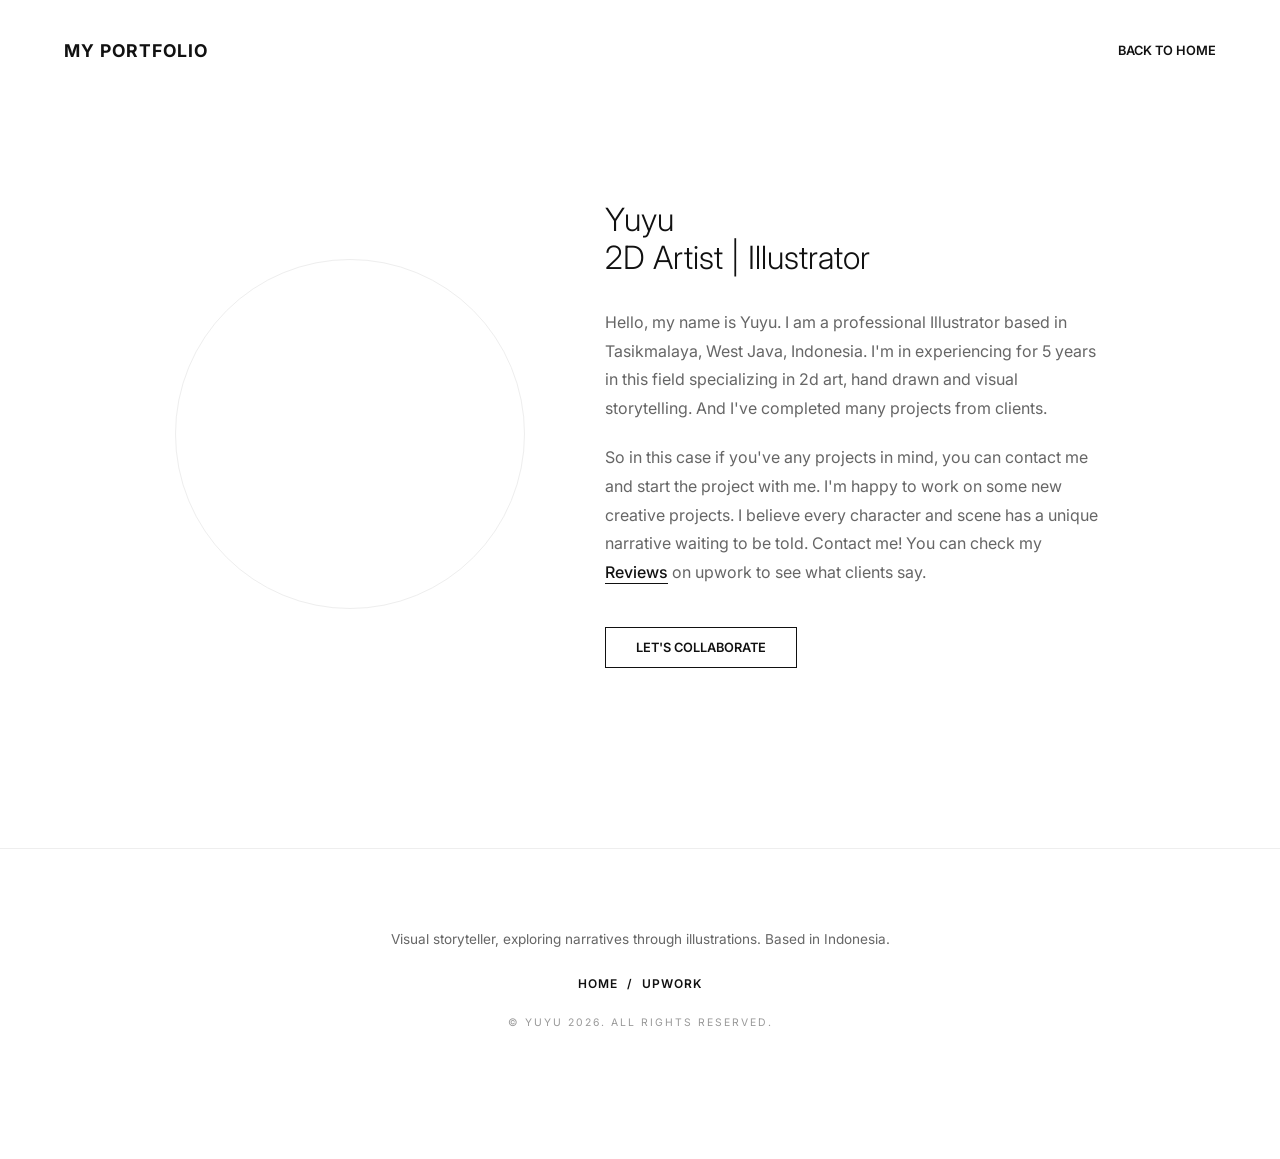
==== about.html @ c6c83387 "Update about.html" ====
<!DOCTYPE html>
<html lang="id">
<head>
    <meta charset="UTF-8">
    <meta name="viewport" content="width=device-width, initial-scale=1.0">
    <title>About | Yuyu</title>
    <link rel="stylesheet" href="style.css">
    <link rel="stylesheet" href="about.css">
    <link rel="icon" href="images/logo.png">
</head>
<body class="about-page">

    <nav>
        <div class="logo"><a href="/home" style="text-decoration:none; color:inherit;">MY PORTFOLIO</a></div>
        <a href="/home" class="nav-link">Back to Home</a>
    </nav>

    <main class="about-container">
        <div class="about-image">
            <img src="Profile2.png" alt="Your Name">
        </div>
        <div class="about-content">
            <h1>Yuyu<br>2D Artist | Illustrator</h1>
            <p>Hello, my name is Yuyu. I am a professional Illustrator based in Tasikmalaya, West Java, Indonesia. I'm in experiencing for 5 years in this field specializing in 2d art, hand drawn and 
                visual storytelling. And I've completed many projects from clients.</p>
            <p>So in this case if you've any projects in mind, you can contact me and start the project with me. I'm happy to work on some new creative projects. I believe every character and scene has a unique narrative waiting to be told. Contact me! You can check my <a href="#" id="openModal" class="testimonial-link">Reviews</a> on upwork to see what clients say.</p>

<div id="testimonialModal" class="modal">
    <span class="close-modal">&times;</span>
    <div class="modal-carousel">
        <img src="Testi 1.JPG" alt="Testimonial 1">
        <img src="Testi 2.JPG" alt="Testimonial 2">
        <img src="Testi 3.JPG" alt="Testimonial 3">
        <img src="Testi 4.JPG" alt="Testimonial 4">
        <img src="Testi 5.JPG" alt="Testimonial 5">
        <img src="Testi 6.JPG" alt="Testimonial 6">
        <img src="Testi 7.JPG" alt="Testimonial 7">
    </div>
</div>
            <div class="cta-links">
                <a href="https://www.upwork.com/freelancers/yuyusaga" class="email-btn">Let's Collaborate</a>
            </div>
        </div>
    </main>

    <footer class="footer-final">
        <div class="footer-container">
          <p class="about-desc">Visual storyteller, exploring narratives through illustrations. Based in Indonesia.</p>
        
          <div class="social-links">
            <a href="index.html">Home</a> / <a href="https://www.upwork.com/freelancers/yuyusaga">Upwork</a>
          </div>
            
          <p class="copyright">&copy; Yuyu 2026. All rights reserved.</p>
        </div>
    </footer>

<script>
    const modal = document.getElementById("testimonialModal");
    const openBtn = document.getElementById("openModal");
    const closeBtn = document.querySelector(".close-modal");
    const carousel = document.querySelector(".modal-carousel");

    // Buka Modal
    openBtn.onclick = function(e) {
        e.preventDefault();
        modal.classList.add("active");
    }

    // Fungsi Tutup
    const closeModal = () => {
        modal.classList.remove("active");
    }

    closeBtn.onclick = closeModal;

    // KUNCI: Klik dimana saja di area hitam untuk menutup
    modal.onclick = function(event) {
        // Jika yang diklik adalah background modal atau container carousel (bukan gambarnya)
        if (event.target === modal || event.target === carousel) {
            closeModal();
        }
    }
</script>


</body>
</html>
---- style.css ----
@import url('https://fonts.googleapis.com/css2?family=Inter:wght@300;400;600&display=swap');

* { box-sizing: border-box; margin: 0; padding: 0; }
body { font-family: 'Inter', sans-serif; background: #fff; color: #111; padding-bottom: 50px; }

/* Navigasi */
nav { padding: 40px 5%; display: flex; justify-content: space-between; align-items: center; }
.logo { font-weight: 700; font-size: 1.1rem; letter-spacing: 1px; }
.nav-link { color: #111; text-decoration: none; font-size: 0.8rem; font-weight: 600; text-transform: uppercase; }

/* Header Visual Storyteller */
.main-title { padding: 40px 0; text-align: center; }
.main-title h1 { font-size: 1.2rem; font-weight: 300; letter-spacing: 6px; text-transform: uppercase; }

/* Filter Minimalis */
.filter-buttons { text-align: center; margin-bottom: 50px; }
.filter-buttons button { background: transparent; border: none; padding: 0 15px; cursor: pointer; font-size: 0.8rem; color: #999; transition: color 0.3s; text-transform: uppercase; }
.filter-buttons button:hover { color: #111; }

/* Galeri */
.gallery { column-count: 3; column-gap: 30px; padding: 0 5%; }
.art-item { margin-bottom: 30px; break-inside: avoid; cursor: pointer; }
.art-item img { width: 100%; display: block; border-radius: 4px; transition: opacity 0.3s; }
.art-item:hover img { opacity: 0.7; }


/* Footer Rata Tengah - Tanpa Kompromi */
.footer-final {
    width: 100%;
    display: flex;            /* Mengaktifkan flex */
    justify-content: center;  /* Mengatur posisi ke tengah horizontal */
    padding: 80px 20px;
    border-top: 1px solid #eee;
    margin-top: 80px;
}

.footer-container {
    display: flex;
    flex-direction: column;   /* Menyusun konten ke bawah */
    align-items: center;      /* Memaksa konten di tengah */
    text-align: center;       /* Memastikan teks rata tengah */
    max-width: 500px;         /* Batas lebar agar tidak terlalu lebar */
    width: 100%;
}


.about-desc {
    font-size: 0.85rem;
    color: #666;
    margin-bottom: 25px;
    line-height: 1.6;
}

.social-links {
    margin-bottom: 25px;
    font-size: 0.75rem;
    font-weight: 600;
    text-transform: uppercase;
    letter-spacing: 1px;
}

.social-links a {
    color: #111;
    text-decoration: none;
    margin: 0 5px;
}

.copyright {
    font-size: 0.65rem;
    color: #999;
    text-transform: uppercase;
    letter-spacing: 2px;
}

/* Styling Lightbox - Versi Maksimal */
.lightbox {
    display: none; 
    position: fixed; 
    z-index: 99999; 
    top: 0; 
    left: 0; 
    width: 100vw; 
    height: 100vh; 
    background-color: rgba(0, 0, 0, 0.98); /* Sedikit lebih gelap/pekat */
    flex-direction: column; 
    align-items: center;    
    justify-content: center; 
    cursor: zoom-out;
}

.lightbox.show {
    display: flex;
}


/* Caption super minimalis */
#caption {
    margin-top: 10px;
    color: #fff;
    font-size: 0.75rem; /* Lebih kecil dan tidak mengganggu */
    font-weight: 300;
    text-transform: uppercase;
    letter-spacing: 2px;
    text-align: center;
    opacity: 0.7; /* Sedikit transparan agar lebih elegan */
}

.close {
    position: absolute;
    top: 20px;
    right: 20px;
    color: #fff;
    font-size: 35px;
    cursor: pointer;
    z-index: 100000;
    /* Memberi background samar agar tetap terlihat jika gambar putih */
    background: rgba(0,0,0,0.3);
    padding: 0 10px;
    border-radius: 5px;
}



/* 1. DESKTOP (Default - 3 Kolom) */
.gallery {
    column-count: 3;
    column-gap: 30px;
    padding: 0 5%;
}


/* 2. TABLET / IPAD (2 Kolom) */
/* Berlaku untuk layar di bawah 1024px sampai 601px */
@media (max-width: 1024px) {
    .gallery {
        column-count: 2;
        padding: 0 40px;
    }
}

/* 3. MOBILE / HP (1 Kolom) */
/* Berlaku untuk layar di bawah 600px */
@media (max-width: 600px) {
    .gallery {
        column-count: 1 !important;
        padding: 0 20px !important;
    }
}

/* --- KEMBALIKAN LIGHTBOX KE SETTING STABIL --- */

.lightbox {
    display: none; 
    position: fixed; 
    z-index: 99999; 
    top: 0; left: 0; 
    width: 100vw; 
    height: 100vh; 
    background-color: #000; /* Hitam pekat */
    flex-direction: column; 
    align-items: center;    
    justify-content: center; 
    cursor: zoom-out;
}

/* Gambar & Video: Penuhi layar tapi beri ruang sedikit untuk teks di bawah */
.lightbox-content, #full-image, #video-player {
    width: auto;
    max-width: 96vw;     /* Mentok kiri kanan sisain dikit */
    max-height: 82vh;    /* Beri ruang di bawah (18vh) agar teks tidak tenggelam */
    margin: 0 auto;
    display: block;
    object-fit: contain;
    border: none !important;
    border-radius: 0 !important;
}

/* Caption: Kembali ke posisi normal di bawah gambar */
#caption {
    margin-top: 20px;    /* Jarak dari gambar ke teks */
    color: #fff;
    font-size: 0.75rem; 
    font-weight: 300;
    text-transform: uppercase;
    letter-spacing: 2px;
    text-align: center;
    width: 90%;
    opacity: 0.8;
}



/* Supaya gambar/video tidak ikut ter-klik tutup */
.lightbox-content {
    cursor: default; 
}


/* VIDEO PLAYER */
#video-player {
    display: none;
    width: 90vw;
    max-width: 800px;
    aspect-ratio: 16 / 9; /* Standar YouTube */
    border: none;
    box-shadow: 0 0 20px rgba(0,0,0,0.5);
}

/* GAMBAR DI LIGHTBOX */
#full-image {
    display: none;
    max-width: 85%;
    max-height: 80%;
    object-fit: contain;
}

/* TOMBOL TUTUP */
.close {
    position: absolute;
    top: 20px;
    right: 35px;
    color: #fff;
    font-size: 40px;
    cursor: pointer;
    z-index: 10001;
}

#caption {
    color: #ccc;
    margin-top: 15px;
    text-align: center;
}

/* --- CSS UNTUK LOGO PLAY PADA VIDEO --- */

/* Buat wadah gambarnya menjadi referensi posisi */
.video-thumbnail {
    position: relative;
    cursor: pointer;
    overflow: hidden;
    border-radius: 8px; /* Biar ujungnya sedikit tumpul seperti gambar sebelahnya */
}

/* Gambar asli (monyet) */
.video-thumbnail img {
    display: block;
    width: 100%;
    height: auto;
    transition: transform 0.3s ease; /* Untuk efek hover nanti */
}

/* Buat lapisan bayangan gelap (overlay) di atas gambar agar logo terlihat jelas */
.video-thumbnail::before {
    content: '';
    position: absolute;
    top: 0; left: 0;
    width: 100%; height: 100%;
    background: rgba(0, 0, 0, 0.3); /* Bayangan hitam tipis */
    opacity: 0;
    transition: opacity 0.3s ease;
    z-index: 1;
}

/* Tampilkan bayangan saat pointer mouse mendekat (hover) */
.video-thumbnail:hover::before {
    opacity: 1;
}

/* Buat Segitiga Logo Play Menggunakan Trik CSS Border */
.video-thumbnail::after {
    content: '';
    position: absolute;
    top: 50%; left: 50%;
    transform: translate(-50%, -50%); /* Pastikan benar-benar di tengah */
    
    /* Ukuran Segitiga */
    width: 0; height: 0;
    border-style: solid;
    border-width: 25px 0 25px 40px; /* Atas, Kanan, Bawah, Kiri */
    border-color: transparent transparent transparent rgba(255, 255, 255, 0.9); /* Segitiga Putih */
    
    opacity: 0.8; /* Sedikit transparan */
    transition: all 0.3s ease;
    z-index: 2;
    filter: drop-shadow(0 4px 8px rgba(0,0,0,0.5)); /* Beri sedikit bayangan agar timbul */
}

/* Efek saat pointer mouse mendekat (hover): Logo membesar sedikit */
.video-thumbnail:hover::after {
    opacity: 1;
    transform: translate(-50%, -50%) scale(1.1);
}

/* Efek zoom tipis pada gambarnya saat di-hover */
.video-thumbnail:hover img {
    transform: scale(1.03);
}

/* --- PENGATURAN TEKS DESKRIPSI (WORK DI SEMUA DEVICE) --- */

.filter-desc-container {
    text-align: center;
    max-width: 800px; /* Batas lebar agar teks tidak terlalu panjang ke samping di iPad */
    margin: 30px auto 50px auto; 
    padding: 0 30px; /* Tambah padding agar tidak nempel ke pinggir layar iPad */
    display: none; /* Default sembunyi, muncul via JS */
}

.filter-desc-container p {
    font-size: 1rem;           /* Ukuran standar yang pas untuk iPad */
    color: #444;               /* Warna abu gelap yang bersih */
    line-height: 1.8;          /* Jarak antar baris agar nyaman dibaca */
    font-weight: 300;          /* Gaya minimalis */
    letter-spacing: 0.5px;
    font-style: italic;        /* Memberi kesan profesional */
    font-family: inherit;      /* Memastikan font sama dengan nav/header */
}

/* Khusus untuk tampilan Handphone (Layar Kecil) */
@media (max-width: 600px) {
    .filter-desc-container p {
        font-size: 0.85rem;    /* Sedikit lebih kecil di HP agar pas */
        line-height: 1.6;
    }
    .filter-desc-container {
        margin: 20px auto 30px auto;
    }
}
---- about.css ----
/* about.css - Hanya untuk halaman profil */

.about-container { 
    display: flex; 
    align-items: center; 
    justify-content: center; 
    gap: 80px; 
    padding: 100px 10%; 
    min-height: 70vh;
}

.about-image { flex: 1; max-width: 400px; }
.about-image img { width: 100%; border-radius: 4px; display: block; }
.about-content { flex: 1; max-width: 500px; }
.about-content h1 { font-size: 2rem; font-weight: 300; margin-bottom: 30px; line-height: 1.2; }
.about-content p { font-size: 1rem; color: #666; line-height: 1.8; margin-bottom: 20px; }


.email-btn { 
    display: inline-block; 
    margin-top: 20px; 
    padding: 12px 30px; 
    border: 1px solid #111; 
    color: #111; 
    text-decoration: none; 
    font-size: 0.8rem; 
    font-weight: 600; 
    text-transform: uppercase; 
    transition: 0.3s;
}
.email-btn:hover { background: #111; color: #fff; }


/* Modal Overlay */
.modal {
    display: none; /* Sembunyi secara default */
    position: fixed;
    z-index: 1000;
    left: 0; top: 0;
    width: 100%; height: 100%;
    background-color: rgba(0,0,0,0.9);
    align-items: center;
    justify-content: center;
}

.modal.active { display: flex; }

/* Carousel/Images */
.modal-carousel {
    display: flex;
    overflow-x: auto; /* Bisa digeser kiri-kanan */
    gap: 20px;
    padding: 20px;
    max-width: 90%;
}

.modal-carousel img {
    max-height: 80vh;
    border-radius: 8px;
    object-fit: contain;
}

/* Tombol X */
.close-modal {
    position: absolute;
    top: 20px; right: 30px;
    color: #fff;
    font-size: 40px;
    cursor: pointer;
}

/* Update pada bagian ini di about.css */
.modal-carousel {
    display: flex;
    overflow-x: auto; 
    gap: 20px;
    padding: 20px;
    max-width: 90%;
    
    /* INI KUNCI AGAR RASANYA SEPERTI CAROUSEL */
    scroll-snap-type: x mandatory; 
    -webkit-overflow-scrolling: touch; /* Kelancaran di iOS/iPhone */
    scrollbar-width: none; /* Menghilangkan scrollbar biar bersih */
}

/* Sembunyikan scrollbar di Chrome/Safari */
.modal-carousel::-webkit-scrollbar { display: none; }

.modal-carousel img {
    max-height: 80vh;
    border-radius: 8px;
    object-fit: contain;
    
    /* Setiap gambar akan 'snap' ke tengah saat di-scroll */
    scroll-snap-align: center; 
}

.testimonial-link {
    color: #111 !important;         /* Memaksa warna jadi hitam */
    text-decoration: none !important; /* Memaksa hilangkan garis bawah default */
    border-bottom: 1px solid #111;  /* Garis bawah custom */
    padding-bottom: 1px;
    font-weight: 500;
    transition: opacity 0.3s ease;
}

.testimonial-link:hover {
    opacity: 0.5 !important;
    cursor: pointer;
}

/* Responsive khusus About */
@media (max-width: 900px) {
    .about-container { flex-direction: column; text-align: center; gap: 40px; padding: 50px 5%; }
    .about-content { max-width: 100%; }
}

/* Update agar foto profil bulat sempurna */
.about-image { 
    flex: 1; 
    max-width: 350px; /* Ukuran bisa kamu sesuaikan */
}

.about-image img { 
    width: 100%; 
    aspect-ratio: 1 / 1;    /* Memaksa gambar jadi kotak 1:1 */
    object-fit: cover;      /* Memastikan gambar tidak gepeng saat jadi kotak */
    border-radius: 50%;     /* Membuat gambar jadi bulat */
    display: block; 
    border: 1px solid #eee; /* Opsional: garis tipis agar terlihat rapi */
}


@media (max-width: 900px) {
    .about-container { 
        flex-direction: column; 
        text-align: center; 
        gap: 40px; 
        padding: 50px 5%; 
    }

    /* Tambahkan ini agar bulatan foto ada di tengah */
    .about-image {
        margin: 0 auto; 
        max-width: 250px; /* Ukuran lebih pas untuk layar HP */
    }

    .about-content { max-width: 100%; }
}

/* --- MODAL TESTIMONIAL FINAL (HP & IPAD) --- */
.modal {
    display: none;
    position: fixed;
    z-index: 10000;
    left: 0; top: 0;
    width: 100%; 
    height: 100%;
    background-color: rgba(0,0,0,0.95);
    align-items: center;
    justify-content: center;
    /* Mencegah seluruh halaman ikut geser saat carousel di-swipe */
    touch-action: none; 
}

.modal.active { 
    display: flex; 
}

.modal-carousel {
    display: flex;
    overflow-x: auto;
    gap: 20px;           /* Jarak antar gambar */
    padding: 0 50px;     /* Memberi ruang di kiri-kanan agar gambar berikutnya mengintip */
    width: 100%;
    scroll-snap-type: x mandatory;
    scrollbar-width: none; 
    -webkit-overflow-scrolling: touch;
    align-items: center;
}

/* 1. ATURAN UNTUK HP (Layar Kecil) */
.modal-carousel img {
    width: 70vw;           /* Di HP, kita buat lebih ramping agar sampingnya kelihatan */
    aspect-ratio: 1 / 1;
    object-fit: contain;
    background: #ffffff;
    padding: 10px;
    flex-shrink: 0;
    scroll-snap-align: center;
    border-radius: 15px;
    box-shadow: 0 10px 20px rgba(0,0,0,0.3);
}

/* 2. KHUSUS UNTUK IPAD & LAYAR LEBAR (Tablet) */
@media screen and (min-width: 768px) {
    .modal-carousel img {
        width: 450px;      /* Di iPad, pakai ukuran pixel tetap agar teks besar */
        /* Kita tidak pakai 'vw' di iPad supaya 'intipan' sampingnya konsisten */
    }
}

/* 3. JARAK ANTAR KOTAK */
.modal-carousel {
    display: flex;
    gap: 15px;             /* Jarak antar kotak */
    overflow-x: auto;
    scroll-snap-type: x mandatory;
    padding: 20px 15px;    /* Padding samping agar kotak pertama tidak nempel tembok */
    -webkit-overflow-scrolling: touch;
}


/* 4. JARAK ANTAR GAMBAR */
.modal-carousel {
    display: flex;
    gap: 15px;             /* Beri jarak antar kotak agar terlihat terpisah saat mengintip */
    overflow-x: auto;
    scroll-snap-type: x mandatory;
    padding: 20px;         /* Ruang agar bayangan (shadow) tidak terpotong */
}





.modal-carousel::-webkit-scrollbar { display: none; }


/* Tombol Tutup di HP */
.close-modal {
    position: absolute;
    top: 20px; 
    right: 25px;
    color: #fff;
    font-size: 35px;
    cursor: pointer;
    z-index: 10001;
}

.modal {
    /* ... kode lainnya tetap ... */
    cursor: zoom-out; /* Memberi tanda visual bisa diklik untuk keluar */
}

.modal-carousel img {
    /* ... kode lainnya tetap ... */
    cursor: default; /* Saat di atas gambar, kursor kembali normal agar tidak bingung */
}

/* Opsional: Sembunyikan tombol X jika kamu ingin benar-benar bersih */
.close-modal {
    opacity: 0.5; /* Buat agak samar agar tidak mengganggu karya */
    transition: 0.3s;
}
.close-modal:hover {
    opacity: 1;
}
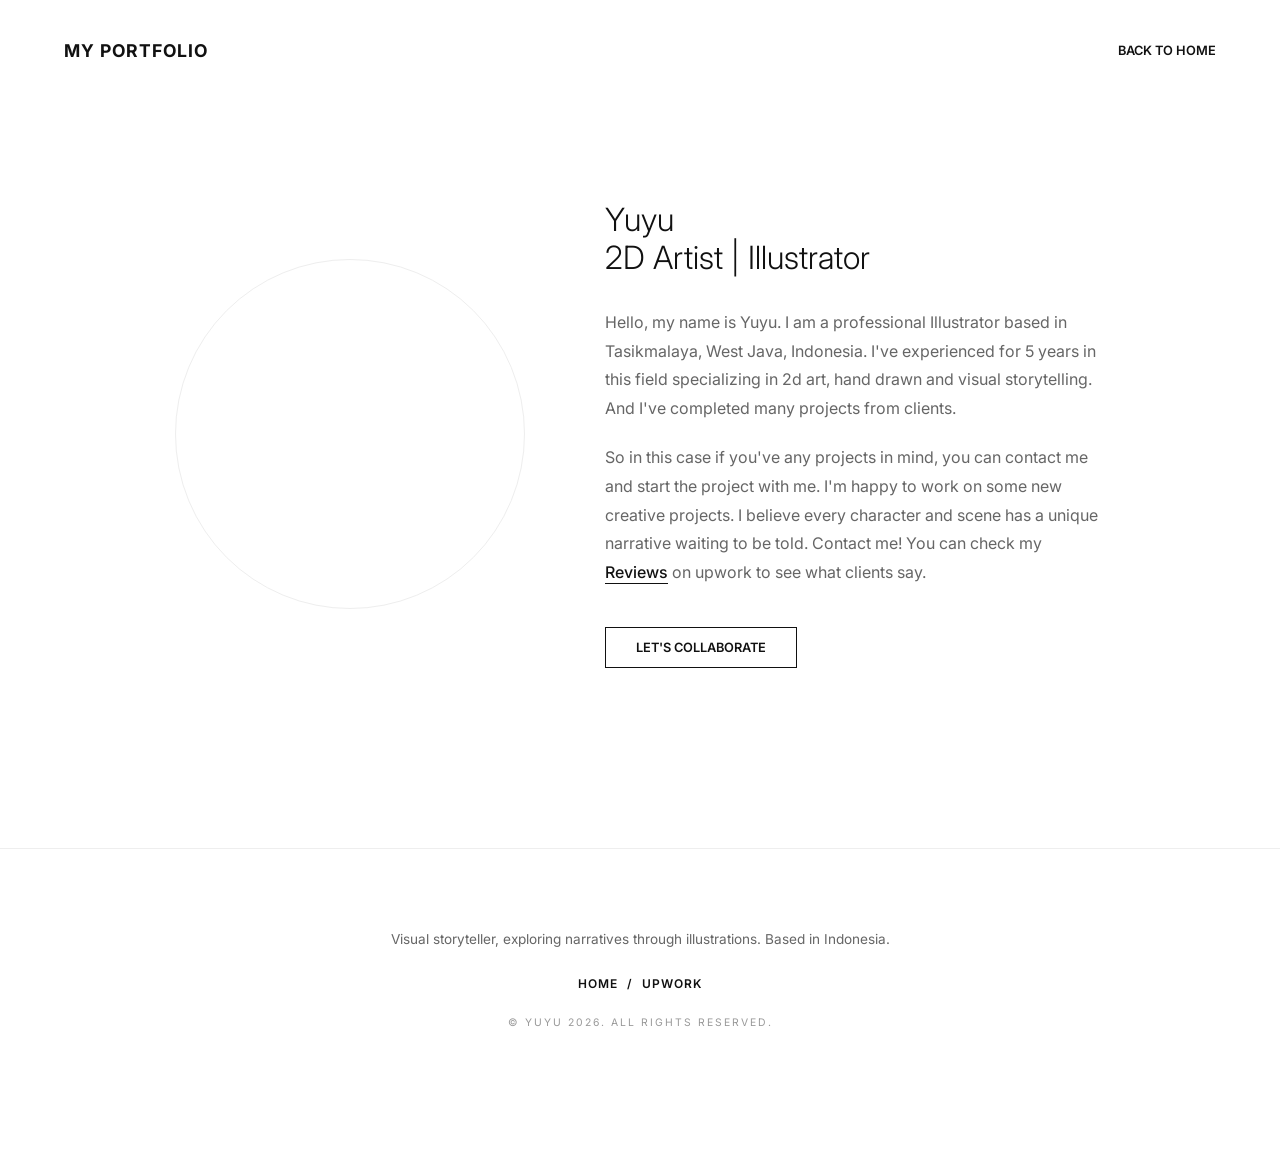
==== commit 03e73678: "Update about.html" ====
--- a/about.html
+++ b/about.html
@@ -11,8 +11,8 @@
 <body class="about-page">
 
     <nav>
-        <div class="logo"><a href="/home" style="text-decoration:none; color:inherit;">MY PORTFOLIO</a></div>
-        <a href="/home" class="nav-link">Back to Home</a>
+        <div class="logo"><a href="/" style="text-decoration:none; color:inherit;">MY PORTFOLIO</a></div>
+        <a href="/" class="nav-link">Back to Home</a>
     </nav>
 
     <main class="about-container">
@@ -21,7 +21,7 @@
         </div>
         <div class="about-content">
             <h1>Yuyu<br>2D Artist | Illustrator</h1>
-            <p>Hello, my name is Yuyu. I am a professional Illustrator based in Tasikmalaya, West Java, Indonesia. I'm in experiencing for 5 years in this field specializing in 2d art, hand drawn and 
+            <p>Hello, my name is Yuyu. I am a professional Illustrator based in Tasikmalaya, West Java, Indonesia. I've experienced for 5 years in this field specializing in 2d art, hand drawn and 
                 visual storytelling. And I've completed many projects from clients.</p>
             <p>So in this case if you've any projects in mind, you can contact me and start the project with me. I'm happy to work on some new creative projects. I believe every character and scene has a unique narrative waiting to be told. Contact me! You can check my <a href="#" id="openModal" class="testimonial-link">Reviews</a> on upwork to see what clients say.</p>
 
@@ -48,7 +48,7 @@
           <p class="about-desc">Visual storyteller, exploring narratives through illustrations. Based in Indonesia.</p>
         
           <div class="social-links">
-            <a href="index.html">Home</a> / <a href="https://www.upwork.com/freelancers/yuyusaga">Upwork</a>
+            <a href="/">Home</a> / <a href="https://www.upwork.com/freelancers/yuyusaga">Upwork</a>
           </div>
             
           <p class="copyright">&copy; Yuyu 2026. All rights reserved.</p>
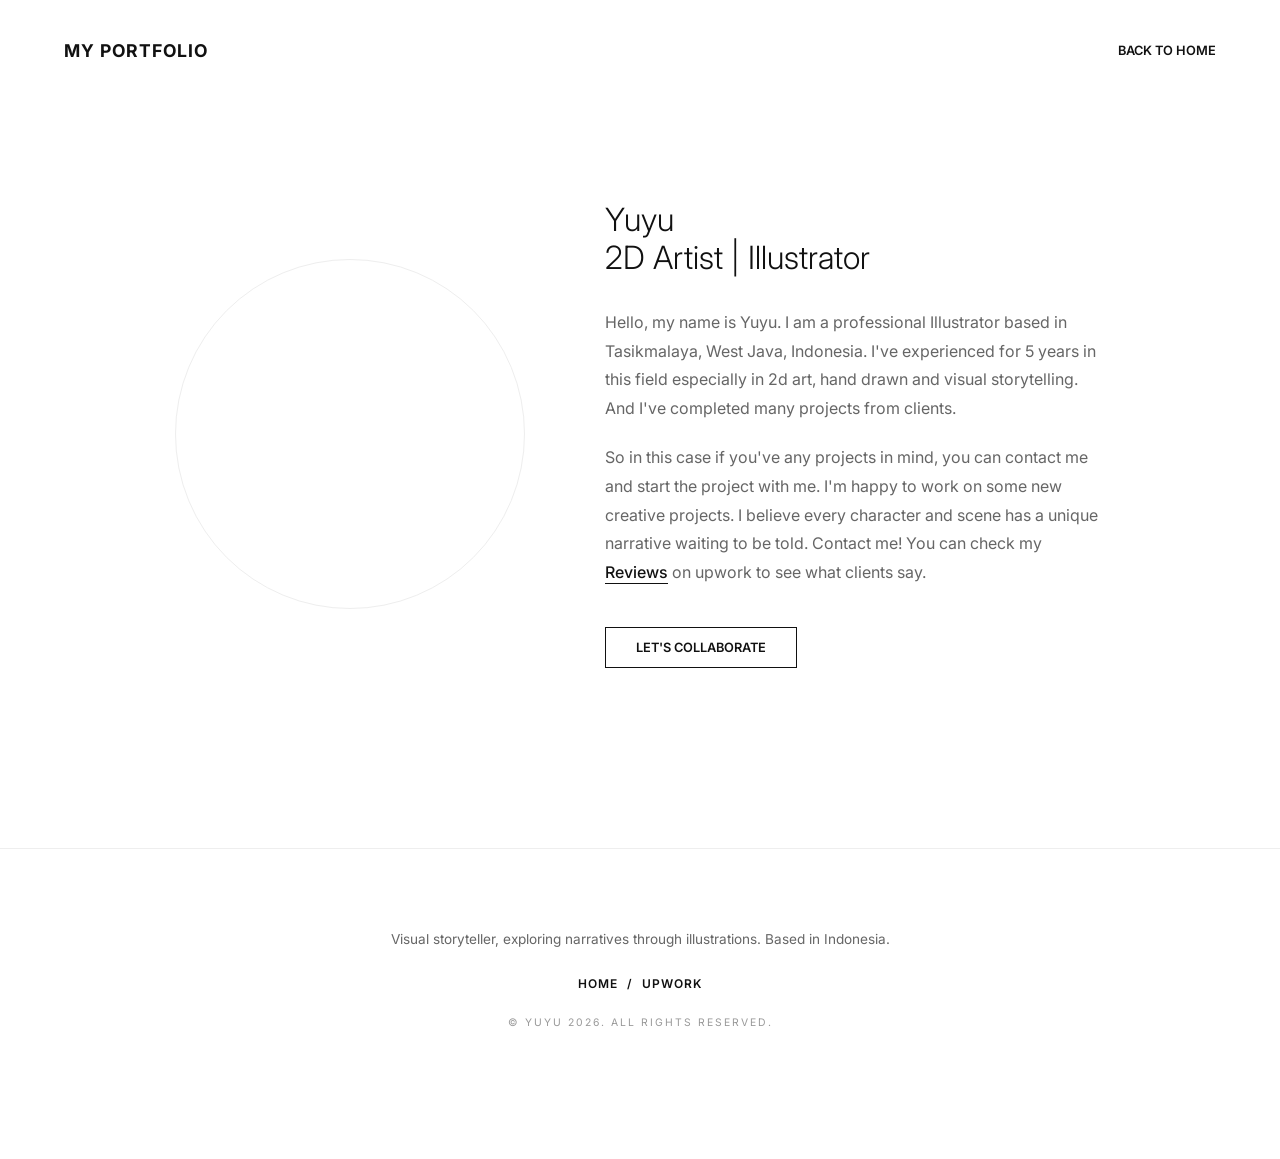
==== commit 60da89a9: "Update about.html" ====
--- a/about.html
+++ b/about.html
@@ -21,7 +21,7 @@
         </div>
         <div class="about-content">
             <h1>Yuyu<br>2D Artist | Illustrator</h1>
-            <p>Hello, my name is Yuyu. I am a professional Illustrator based in Tasikmalaya, West Java, Indonesia. I've experienced for 5 years in this field specializing in 2d art, hand drawn and 
+            <p>Hello, my name is Yuyu. I am a professional Illustrator based in Tasikmalaya, West Java, Indonesia. I've experienced for 5 years in this field especially in 2d art, hand drawn and 
                 visual storytelling. And I've completed many projects from clients.</p>
             <p>So in this case if you've any projects in mind, you can contact me and start the project with me. I'm happy to work on some new creative projects. I believe every character and scene has a unique narrative waiting to be told. Contact me! You can check my <a href="#" id="openModal" class="testimonial-link">Reviews</a> on upwork to see what clients say.</p>
 
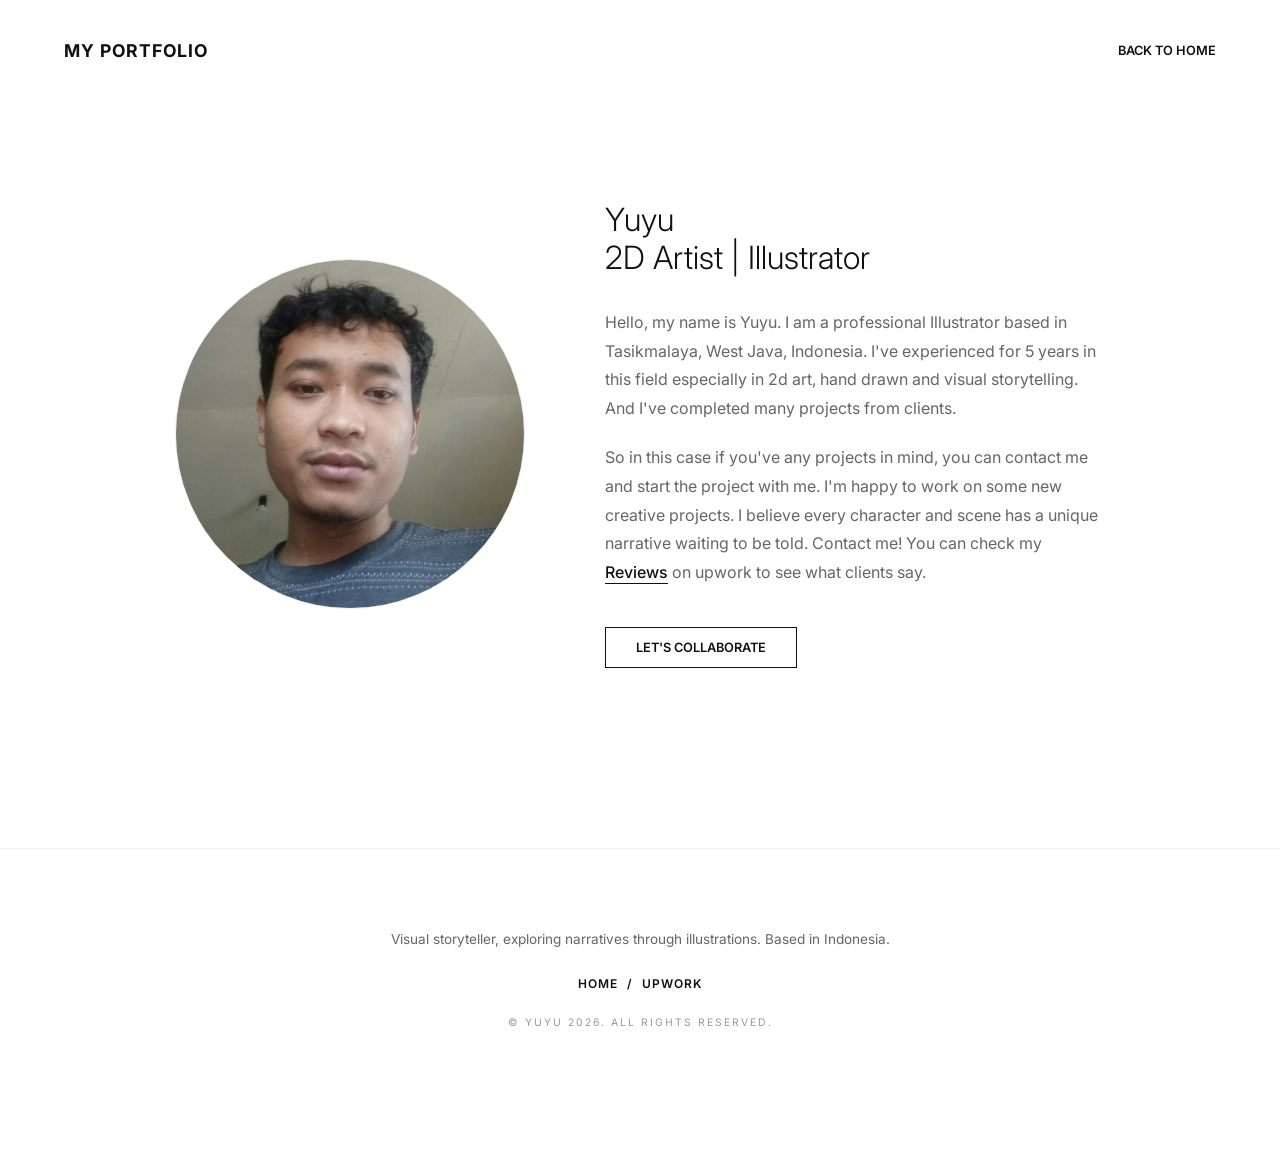
==== commit d648d6aa: "Update about.html" ====
--- a/about.html
+++ b/about.html
@@ -17,7 +17,7 @@
 
     <main class="about-container">
         <div class="about-image">
-            <img src="Profile2.png" alt="Your Name">
+            <img src="Yuyu.JPG" alt="Your Name">
         </div>
         <div class="about-content">
             <h1>Yuyu<br>2D Artist | Illustrator</h1>
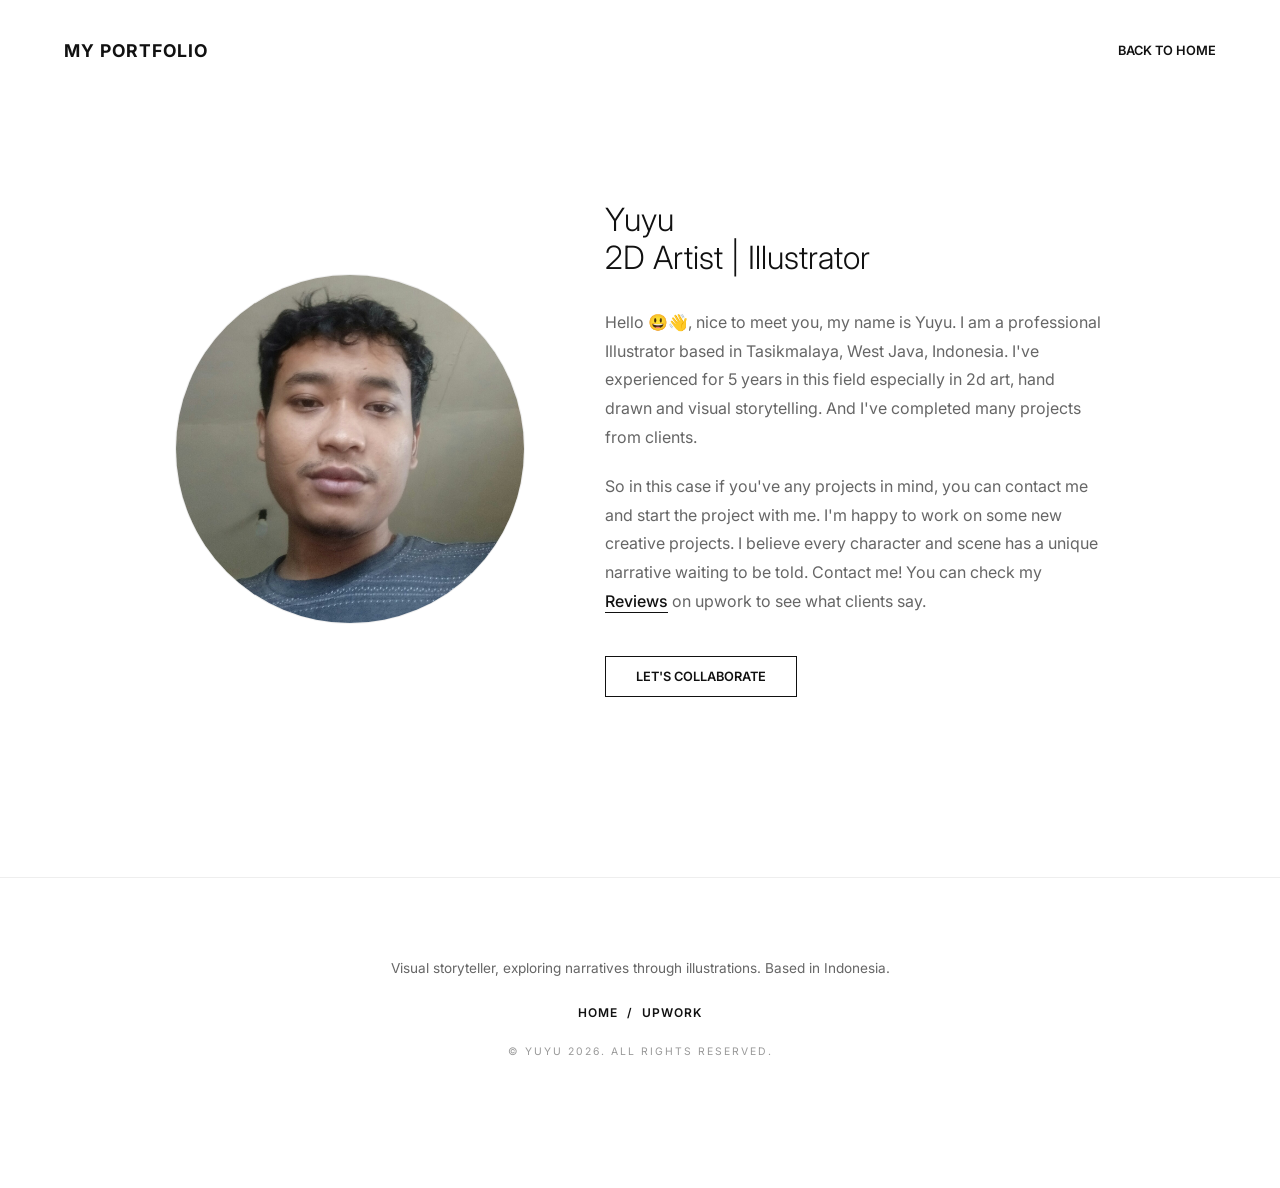
==== commit 2eedfed6: "Update about.html" ====
--- a/about.html
+++ b/about.html
@@ -21,7 +21,7 @@
         </div>
         <div class="about-content">
             <h1>Yuyu<br>2D Artist | Illustrator</h1>
-            <p>Hello, my name is Yuyu. I am a professional Illustrator based in Tasikmalaya, West Java, Indonesia. I've experienced for 5 years in this field especially in 2d art, hand drawn and 
+            <p>Hello 😃👋, nice to meet you, my name is Yuyu. I am a professional Illustrator based in Tasikmalaya, West Java, Indonesia. I've experienced for 5 years in this field especially in 2d art, hand drawn and 
                 visual storytelling. And I've completed many projects from clients.</p>
             <p>So in this case if you've any projects in mind, you can contact me and start the project with me. I'm happy to work on some new creative projects. I believe every character and scene has a unique narrative waiting to be told. Contact me! You can check my <a href="#" id="openModal" class="testimonial-link">Reviews</a> on upwork to see what clients say.</p>
 
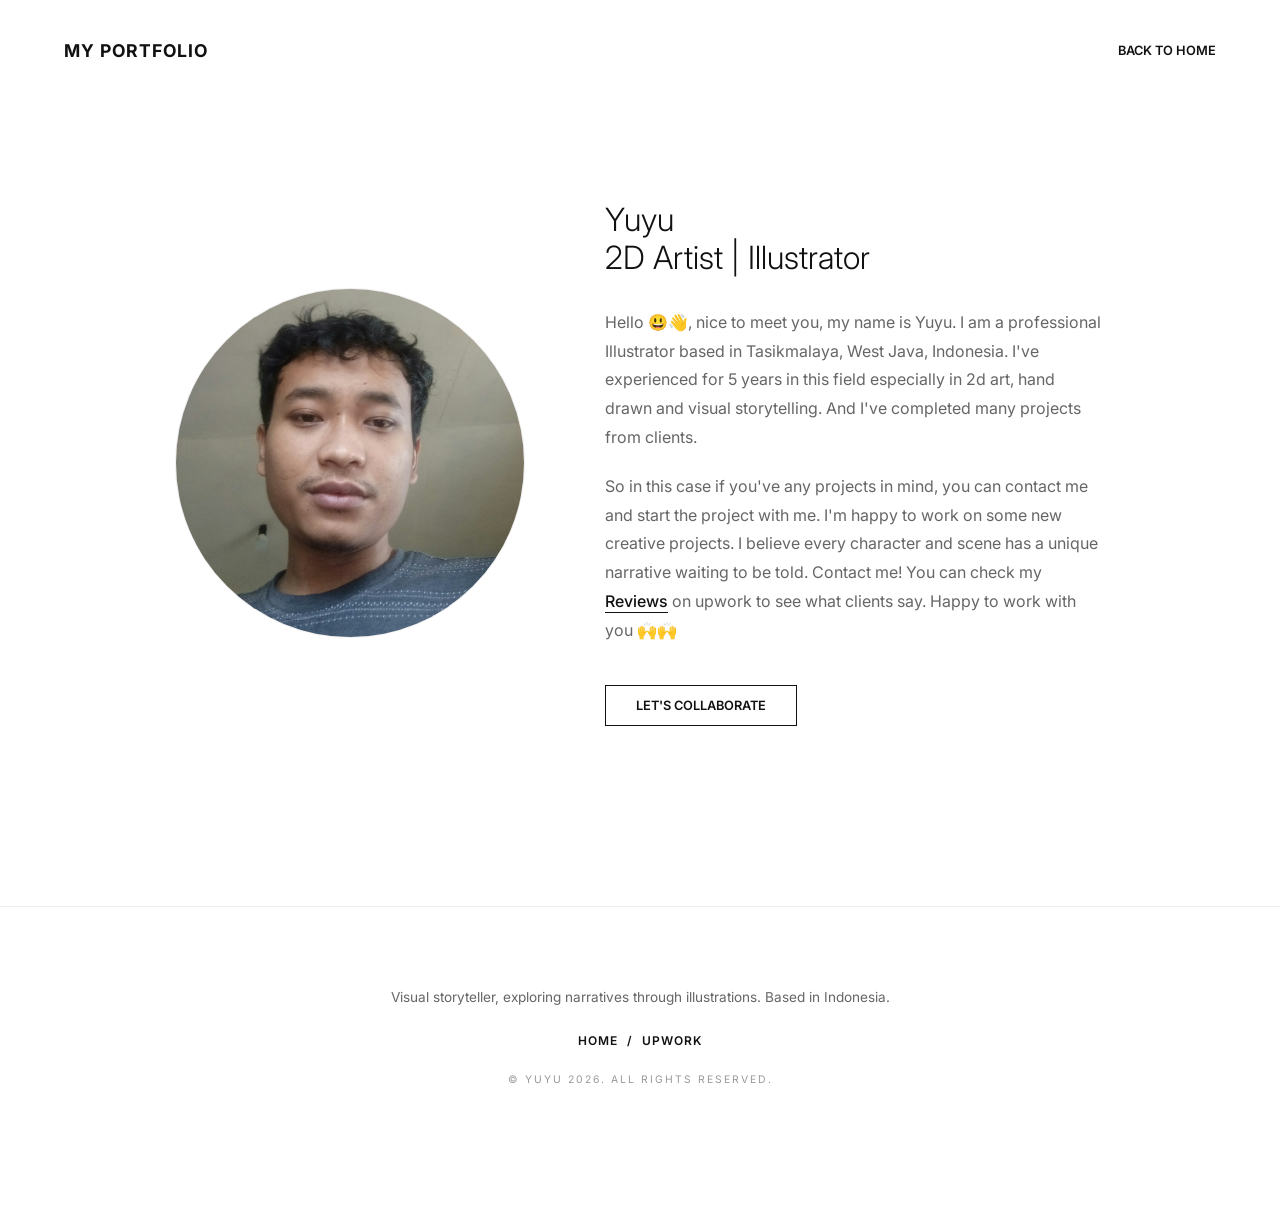
==== commit 41a93605: "Update about.html" ====
--- a/about.html
+++ b/about.html
@@ -23,7 +23,7 @@
             <h1>Yuyu<br>2D Artist | Illustrator</h1>
             <p>Hello 😃👋, nice to meet you, my name is Yuyu. I am a professional Illustrator based in Tasikmalaya, West Java, Indonesia. I've experienced for 5 years in this field especially in 2d art, hand drawn and 
                 visual storytelling. And I've completed many projects from clients.</p>
-            <p>So in this case if you've any projects in mind, you can contact me and start the project with me. I'm happy to work on some new creative projects. I believe every character and scene has a unique narrative waiting to be told. Contact me! You can check my <a href="#" id="openModal" class="testimonial-link">Reviews</a> on upwork to see what clients say.</p>
+            <p>So in this case if you've any projects in mind, you can contact me and start the project with me. I'm happy to work on some new creative projects. I believe every character and scene has a unique narrative waiting to be told. Contact me! You can check my <a href="#" id="openModal" class="testimonial-link">Reviews</a> on upwork to see what clients say. Happy to work with you 🙌🙌</p>
 
 <div id="testimonialModal" class="modal">
     <span class="close-modal">&times;</span>
